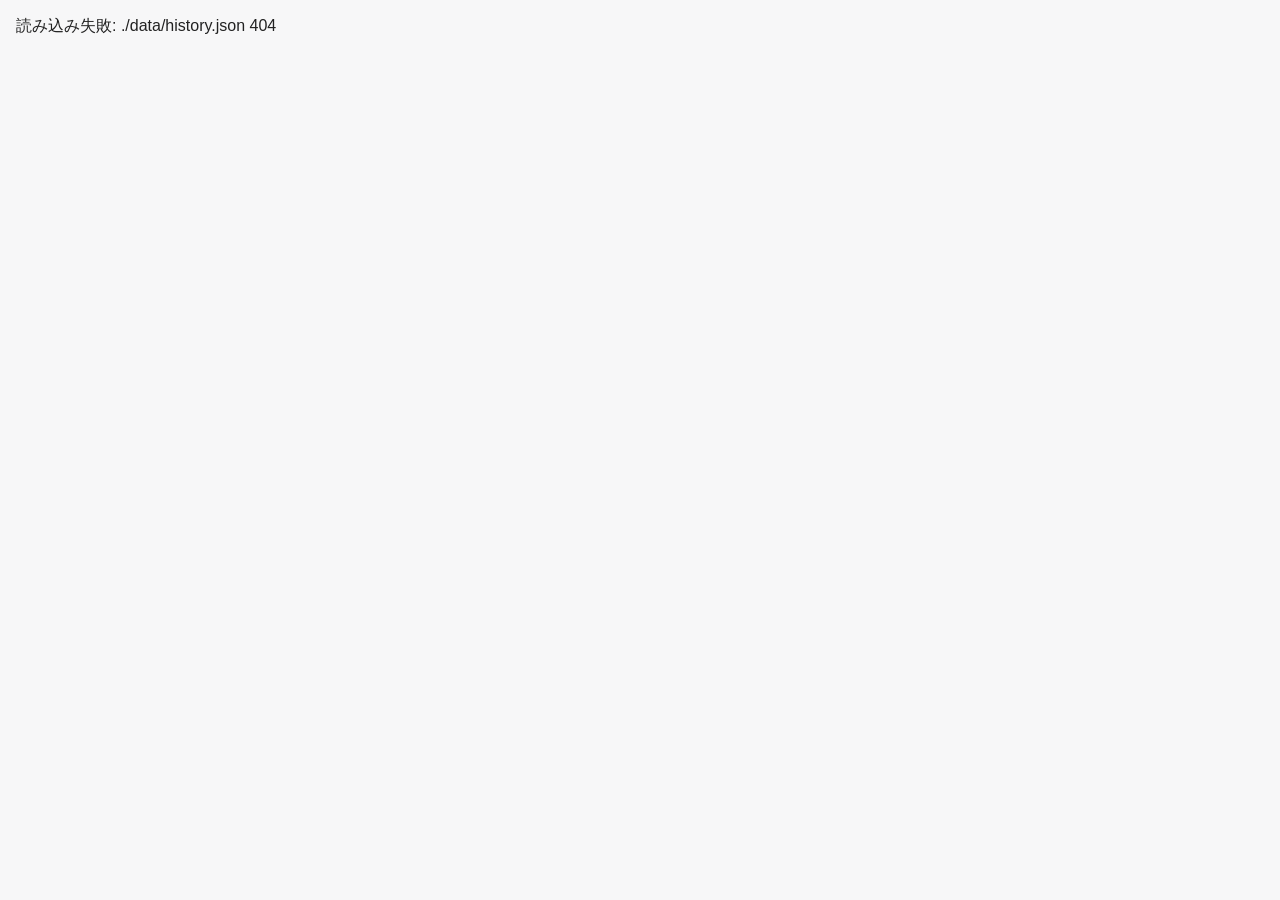
==== history.html @ e551f149 "Add files via upload" ====
<!doctype html>
<html lang="ja" data-theme="light">
<head>
  <meta charset="utf-8" />
  <meta name="viewport" content="width=device-width, initial-scale=1" />
  <title>歴史 - VOCALOG</title>
  <link rel="stylesheet" href="./styles.css" />
</head>
<body>
  <div id="header"></div>

  <main class="wrap">
    <div class="card">
      <div class="row">
        <select id="year">
          <option value="">全ての年</option>
        </select>
        <input id="q" class="input" placeholder="出来事を検索" />
      </div>
      <p class="muted" id="count"></p>
    </div>

    <div id="list" class="grid"></div>
  </main>

  <script src="./theme.js"></script>
  <script type="module" src="./history.js"></script>
</body>
</html>
---- styles.css ----
:root{
  --bg:#f7f7f8;
  --card:#ffffff;
  --text:#222;
  --muted:#666;
  --border:#e6e6e6;
  --link:#222;
}

[data-theme="dark"]{
  --bg:#121212;
  --card:#1e1e1e;
  --text:#eaeaea;
  --muted:#b5b5b5;
  --border:#2a2a2a;
  --link:#eaeaea;
}

*{ box-sizing:border-box; }
body{
  margin:0;
  background:var(--bg);
  color:var(--text);
  font-family: system-ui, -apple-system, "Noto Sans JP", sans-serif;
}

.wrap{ max-width:1050px; margin:0 auto; padding:16px; }

.header{
  position:sticky; top:0;
  background:var(--bg);
  border-bottom:1px solid var(--border);
  z-index:10;
}
.headerRow{ display:flex; align-items:center; justify-content:space-between; gap:10px; }

.brand{ display:flex; gap:12px; align-items:baseline; text-decoration:none; color:inherit; }
.logo{ margin:8px 0; font-size:18px; letter-spacing:.5px; }
.sub{ color:var(--muted); font-size:12px; }

.nav{ display:flex; gap:10px; flex-wrap:wrap; margin:8px 0 0; }
.nav a{
  text-decoration:none; color:var(--muted);
  padding:6px 8px; border-radius:10px;
}
.nav a:hover{ background:var(--card); color:var(--text); }

.btn{
  border:1px solid var(--border);
  background:var(--card);
  color:var(--text);
  border-radius:10px;
  padding:8px 10px;
  cursor:pointer;
}

.card{
  background:var(--card);
  border:1px solid var(--border);
  border-radius:12px;
  padding:14px;
  margin-top:14px;
}

.input, select, textarea{
  width:100%;
  padding:12px 12px;
  border:1px solid var(--border);
  background:transparent;
  color:var(--text);
  border-radius:10px;
  font-size:16px;
}
textarea{ min-height:120px; resize:vertical; }

.row{ display:flex; gap:10px; flex-wrap:wrap; align-items:center; }
.row > *{ flex:1; min-width:160px; }

.grid{ display:grid; grid-template-columns:1fr; gap:14px; }
@media (min-width:900px){ .grid{ grid-template-columns:1fr 1fr; } }

.cardLink{ text-decoration:none; color:inherit; display:block; }
.title{ margin:0 0 6px; font-size:18px; }
.muted{ color:var(--muted); margin:8px 0 0; }

.tags{ display:flex; flex-wrap:wrap; gap:6px; margin:10px 0; }
.tag{
  border:1px solid var(--border);
  padding:4px 8px;
  border-radius:999px;
  font-size:12px;
  color:var(--muted);
}

.links{ display:flex; gap:10px; flex-wrap:wrap; margin:10px 0; }
.link{ color:var(--link); text-decoration:underline; }

iframe{ width:100%; aspect-ratio:16/9; border:0; border-radius:10px; }

.footer{ margin:24px 0 40px; color:var(--muted); font-size:12px; }
.notice{
  padding:12px;
  border:1px dashed var(--border);
  border-radius:12px;
  margin-top:14px;
  color:var(--muted);
}

.reading{
  font-size: 0.75em;
  color: var(--muted);
  margin-left: 6px;
  font-weight: normal;
}
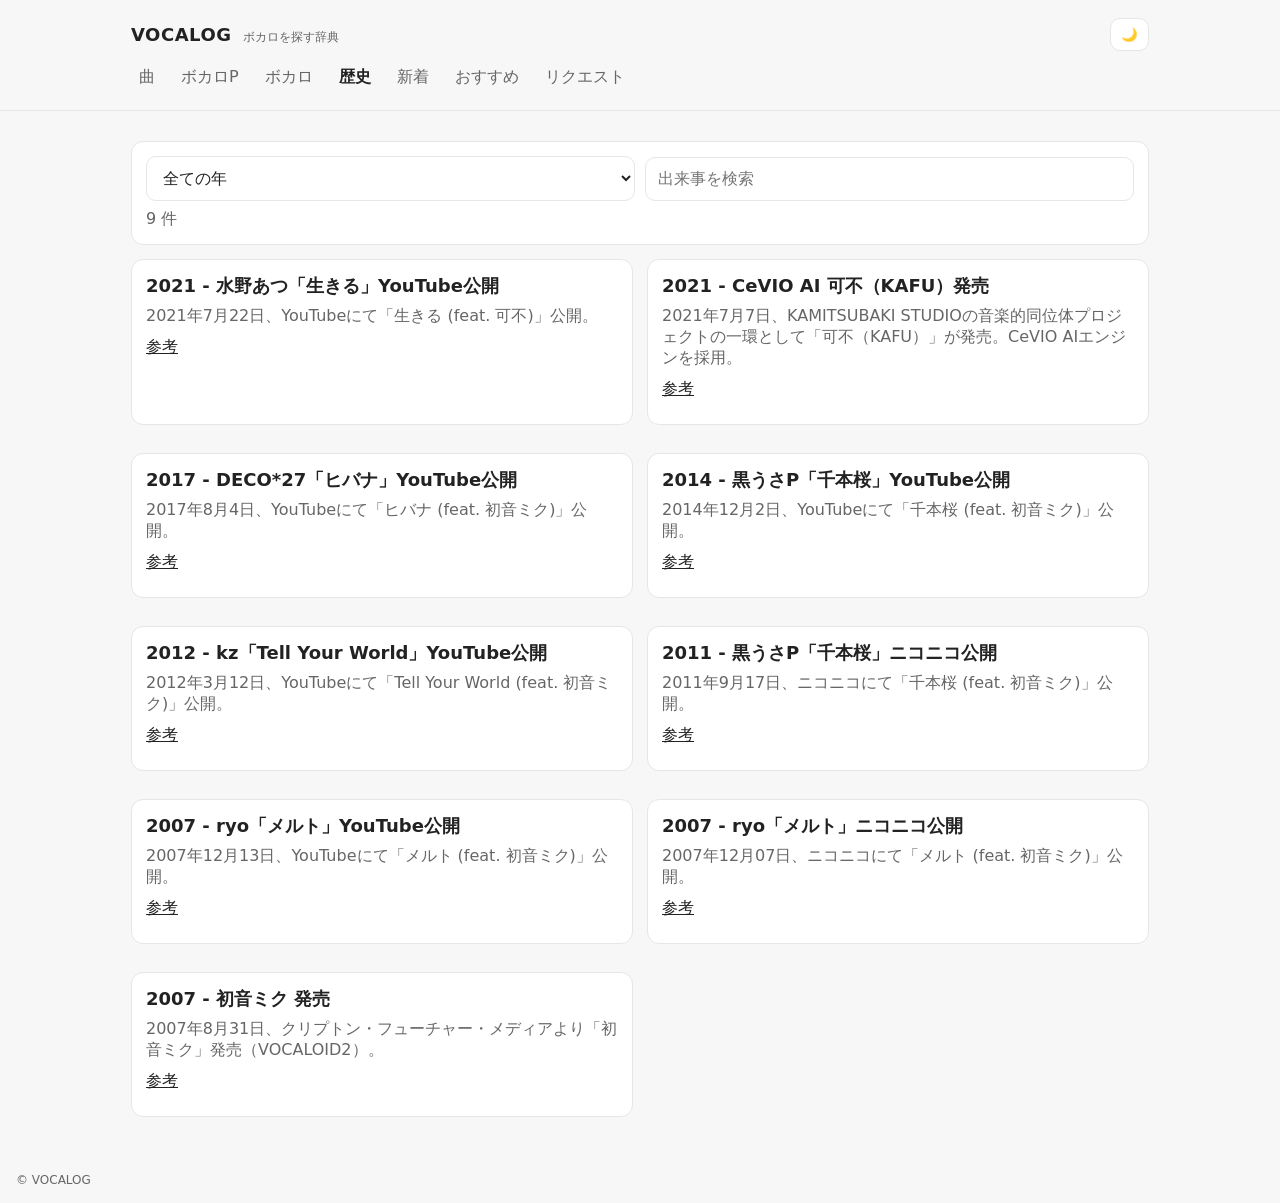
==== commit 52d9804e: "Add files via upload" ====
--- a/history.html
+++ b/history.html
@@ -1,29 +1,31 @@
-<!doctype html>
-<html lang="ja" data-theme="light">
-<head>
-  <meta charset="utf-8" />
-  <meta name="viewport" content="width=device-width, initial-scale=1" />
-  <title>歴史 - VOCALOG</title>
-  <link rel="stylesheet" href="./styles.css" />
-</head>
-<body>
-  <div id="header"></div>
-
-  <main class="wrap">
-    <div class="card">
-      <div class="row">
-        <select id="year">
-          <option value="">全ての年</option>
-        </select>
-        <input id="q" class="input" placeholder="出来事を検索" />
-      </div>
-      <p class="muted" id="count"></p>
-    </div>
-
-    <div id="list" class="grid"></div>
-  </main>
-
-  <script src="./theme.js"></script>
-  <script type="module" src="./history.js"></script>
-</body>
-</html>
+<!doctype html>
+<html lang="ja" data-theme="light">
+<head>
+  <meta charset="utf-8" />
+  <meta name="viewport" content="width=device-width, initial-scale=1" />
+  <title>歴史 - VOCALOG</title>
+  <link rel="stylesheet" href="./styles.css" />
+</head>
+<body>
+  <div id="header"></div>
+
+  <main class="wrap">
+    <div class="card">
+      <div class="row">
+        <select id="year">
+          <option value="">全ての年</option>
+        </select>
+        <input id="q" class="input" placeholder="出来事を検索" />
+      </div>
+      <p class="muted" id="count"></p>
+    </div>
+
+    <div id="list" class="grid"></div>
+  </main>
+
+  <footer class="wrap footer">© VOCALOG</footer>
+
+  <script src="./theme.js"></script>
+  <script type="module" src="./history.js"></script>
+</body>
+</html>
--- a/styles.css
+++ b/styles.css
@@ -1,115 +1,155 @@
-:root{
-  --bg:#f7f7f8;
-  --card:#ffffff;
-  --text:#222;
-  --muted:#666;
-  --border:#e6e6e6;
-  --link:#222;
-}
-
-[data-theme="dark"]{
-  --bg:#121212;
-  --card:#1e1e1e;
-  --text:#eaeaea;
-  --muted:#b5b5b5;
-  --border:#2a2a2a;
-  --link:#eaeaea;
-}
-
-*{ box-sizing:border-box; }
-body{
-  margin:0;
-  background:var(--bg);
-  color:var(--text);
-  font-family: system-ui, -apple-system, "Noto Sans JP", sans-serif;
-}
-
-.wrap{ max-width:1050px; margin:0 auto; padding:16px; }
-
-.header{
-  position:sticky; top:0;
-  background:var(--bg);
-  border-bottom:1px solid var(--border);
-  z-index:10;
-}
-.headerRow{ display:flex; align-items:center; justify-content:space-between; gap:10px; }
-
-.brand{ display:flex; gap:12px; align-items:baseline; text-decoration:none; color:inherit; }
-.logo{ margin:8px 0; font-size:18px; letter-spacing:.5px; }
-.sub{ color:var(--muted); font-size:12px; }
-
-.nav{ display:flex; gap:10px; flex-wrap:wrap; margin:8px 0 0; }
-.nav a{
-  text-decoration:none; color:var(--muted);
-  padding:6px 8px; border-radius:10px;
-}
-.nav a:hover{ background:var(--card); color:var(--text); }
-
-.btn{
-  border:1px solid var(--border);
-  background:var(--card);
-  color:var(--text);
-  border-radius:10px;
-  padding:8px 10px;
-  cursor:pointer;
-}
-
-.card{
-  background:var(--card);
-  border:1px solid var(--border);
-  border-radius:12px;
-  padding:14px;
-  margin-top:14px;
-}
-
-.input, select, textarea{
-  width:100%;
-  padding:12px 12px;
-  border:1px solid var(--border);
-  background:transparent;
-  color:var(--text);
-  border-radius:10px;
-  font-size:16px;
-}
-textarea{ min-height:120px; resize:vertical; }
-
-.row{ display:flex; gap:10px; flex-wrap:wrap; align-items:center; }
-.row > *{ flex:1; min-width:160px; }
-
-.grid{ display:grid; grid-template-columns:1fr; gap:14px; }
-@media (min-width:900px){ .grid{ grid-template-columns:1fr 1fr; } }
-
-.cardLink{ text-decoration:none; color:inherit; display:block; }
-.title{ margin:0 0 6px; font-size:18px; }
-.muted{ color:var(--muted); margin:8px 0 0; }
-
-.tags{ display:flex; flex-wrap:wrap; gap:6px; margin:10px 0; }
-.tag{
-  border:1px solid var(--border);
-  padding:4px 8px;
-  border-radius:999px;
-  font-size:12px;
-  color:var(--muted);
-}
-
-.links{ display:flex; gap:10px; flex-wrap:wrap; margin:10px 0; }
-.link{ color:var(--link); text-decoration:underline; }
-
-iframe{ width:100%; aspect-ratio:16/9; border:0; border-radius:10px; }
-
-.footer{ margin:24px 0 40px; color:var(--muted); font-size:12px; }
-.notice{
-  padding:12px;
-  border:1px dashed var(--border);
-  border-radius:12px;
-  margin-top:14px;
-  color:var(--muted);
-}
-
-.reading{
-  font-size: 0.75em;
-  color: var(--muted);
-  margin-left: 6px;
-  font-weight: normal;
-}
-
+:root{
+  --bg:#f7f7f8;
+  --card:#ffffff;
+  --text:#222;
+  --muted:#666;
+  --border:#e6e6e6;
+  --link:#222;
+}
+
+[data-theme="dark"]{
+  --bg:#121212;
+  --card:#1e1e1e;
+  --text:#eaeaea;
+  --muted:#b5b5b5;
+  --border:#2a2a2a;
+  --link:#eaeaea;
+}
+
+*{ box-sizing:border-box; }
+
+html, body{ height:100%; }
+
+body{
+  /* Sticky footer */
+  display:flex;
+  flex-direction:column;
+  min-height:100vh;
+
+  margin:0;
+  background:var(--bg);
+  color:var(--text);
+  font-family: system-ui, -apple-system, "Noto Sans JP", sans-serif;
+}
+
+main{ flex:1; }
+
+.wrap{ max-width:1050px; margin:0 auto; padding:16px; }
+
+.header{
+  position:sticky; top:0;
+  background:var(--bg);
+  border-bottom:1px solid var(--border);
+  z-index:10;
+}
+.headerRow{ display:flex; align-items:center; justify-content:space-between; gap:10px; }
+
+.brand{ display:flex; gap:12px; align-items:baseline; text-decoration:none; color:inherit; }
+.logo{ margin:8px 0; font-size:18px; letter-spacing:.5px; }
+.sub{ color:var(--muted); font-size:12px; }
+
+.nav{ display:flex; gap:10px; flex-wrap:wrap; margin:8px 0 0; }
+.nav a{
+  text-decoration:none; color:var(--muted);
+  padding:6px 8px; border-radius:10px;
+}
+.nav a:hover{ background:var(--card); color:var(--text); }
+
+.btn{
+  border:1px solid var(--border);
+  background:var(--card);
+  color:var(--text);
+  border-radius:10px;
+  padding:8px 10px;
+  cursor:pointer;
+}
+
+.card{
+  background:var(--card);
+  border:1px solid var(--border);
+  border-radius:12px;
+  padding:14px;
+  margin-top:14px;
+}
+
+.input, select, textarea{
+  width:100%;
+  padding:12px 12px;
+  border:1px solid var(--border);
+  background:transparent;
+  color:var(--text);
+  border-radius:10px;
+  font-size:16px;
+}
+textarea{ min-height:120px; resize:vertical; }
+
+.row{ display:flex; gap:10px; flex-wrap:wrap; align-items:center; }
+.row > *{ flex:1; min-width:160px; }
+
+.grid{ display:grid; grid-template-columns:1fr; gap:14px; }
+@media (min-width:900px){ .grid{ grid-template-columns:1fr 1fr; } }
+
+.cardLink{ text-decoration:none; color:inherit; display:block; }
+.title{ margin:0 0 6px; font-size:18px; }
+.muted{ color:var(--muted); margin:8px 0 0; }
+
+.tags{ display:flex; flex-wrap:wrap; gap:6px; margin:10px 0; }
+.tag{
+  border:1px solid var(--border);
+  padding:4px 8px;
+  border-radius:999px;
+  font-size:12px;
+  color:var(--muted);
+}
+
+.links{ display:flex; gap:10px; flex-wrap:wrap; margin:10px 0; }
+.link{ color:var(--link); text-decoration:underline; }
+
+iframe{ width:100%; aspect-ratio:16/9; border:0; border-radius:10px; }
+
+.footer{ margin:24px 0 40px; color:var(--muted); font-size:12px; }
+.notice{
+  padding:12px;
+  border:1px dashed var(--border);
+  border-radius:12px;
+  margin-top:14px;
+  color:var(--muted);
+}
+
+.reading{
+  font-size: 0.75em;
+  color: var(--muted);
+  margin-left: 6px;
+  font-weight: normal;
+}
+
+
+
+/* --- New / Recommend additions --- */
+.badge{
+  display:inline-block;
+  margin-left:8px;
+  font-size:12px;
+  padding:2px 8px;
+  border-radius:999px;
+  border:1px solid var(--border);
+  color:var(--muted);
+  vertical-align:middle;
+}
+
+.list{ display:flex; flex-direction:column; gap:10px; margin-top:10px; }
+.archiveItem{
+  display:flex; justify-content:space-between; align-items:center;
+  padding:10px 12px;
+  border:1px solid var(--border);
+  border-radius:12px;
+  text-decoration:none;
+  color:inherit;
+  background:transparent;
+}
+.archiveItem:hover{ background:var(--card); }
+.archiveItem.active{
+  background:var(--card);
+  border-color: var(--text);
+}
+.archiveTitle{ font-weight:600; }
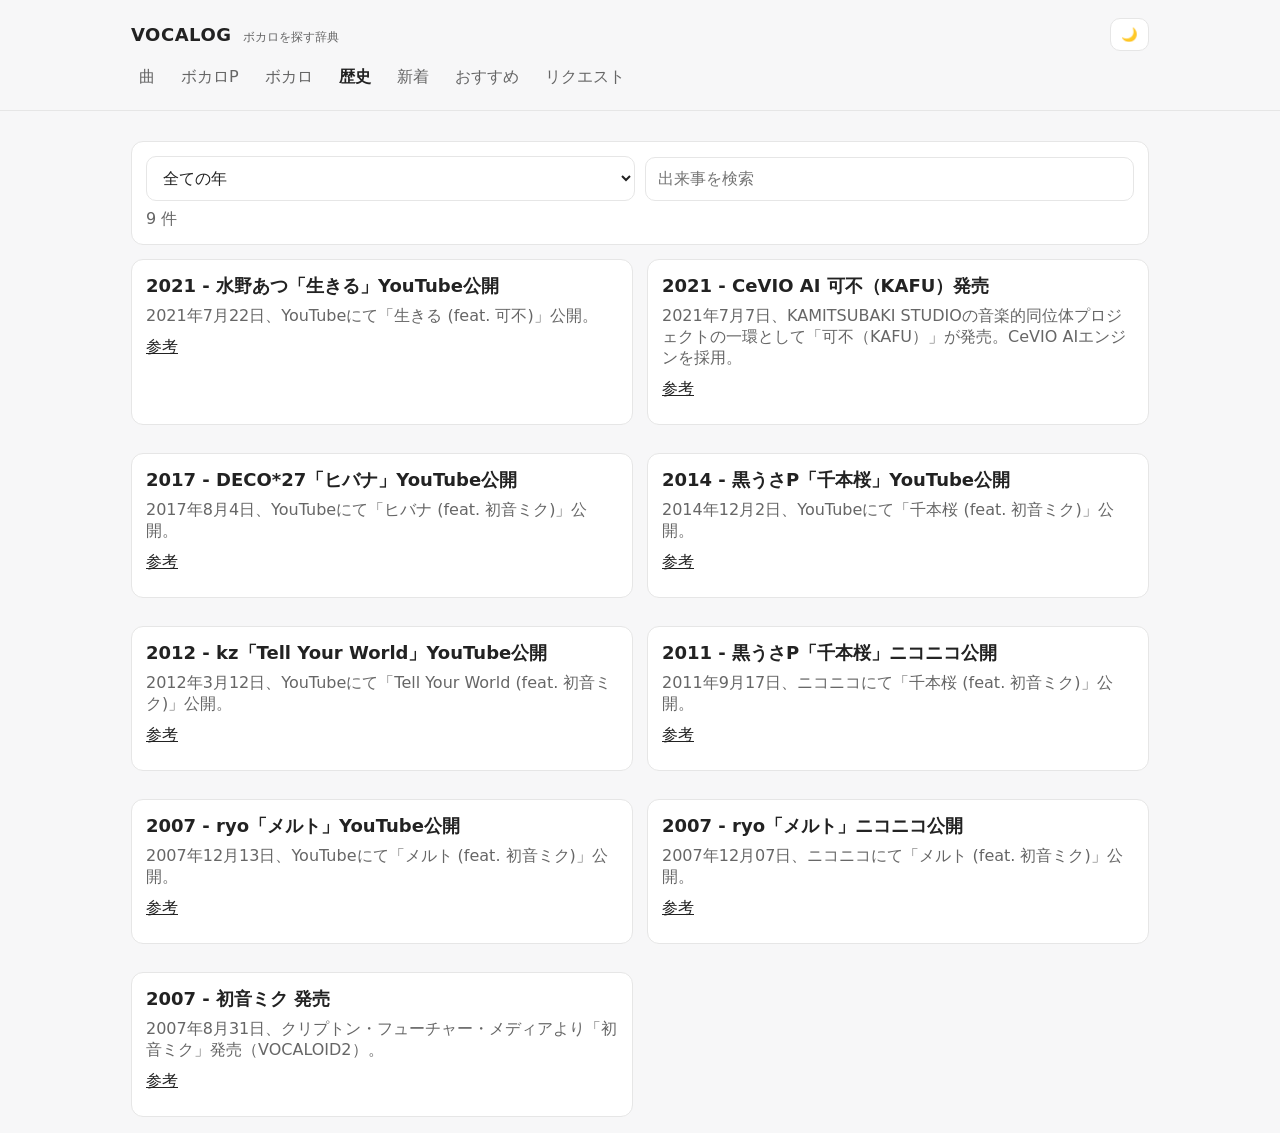
==== commit fa2ec237: "Add files via upload" ====
--- a/history.html
+++ b/history.html
@@ -1,31 +1,29 @@
-<!doctype html>
-<html lang="ja" data-theme="light">
-<head>
-  <meta charset="utf-8" />
-  <meta name="viewport" content="width=device-width, initial-scale=1" />
-  <title>歴史 - VOCALOG</title>
-  <link rel="stylesheet" href="./styles.css" />
-</head>
-<body>
-  <div id="header"></div>
-
-  <main class="wrap">
-    <div class="card">
-      <div class="row">
-        <select id="year">
-          <option value="">全ての年</option>
-        </select>
-        <input id="q" class="input" placeholder="出来事を検索" />
-      </div>
-      <p class="muted" id="count"></p>
-    </div>
-
-    <div id="list" class="grid"></div>
-  </main>
-
-  <footer class="wrap footer">© VOCALOG</footer>
-
-  <script src="./theme.js"></script>
-  <script type="module" src="./history.js"></script>
-</body>
-</html>
+<!doctype html>
+<html lang="ja" data-theme="light">
+<head>
+  <meta charset="utf-8" />
+  <meta name="viewport" content="width=device-width, initial-scale=1" />
+  <title>歴史 - VOCALOG</title>
+  <link rel="stylesheet" href="./styles.css" />
+</head>
+<body>
+  <div id="header"></div>
+
+  <main class="wrap">
+    <div class="card">
+      <div class="row">
+        <select id="year">
+          <option value="">全ての年</option>
+        </select>
+        <input id="q" class="input" placeholder="出来事を検索" />
+      </div>
+      <p class="muted" id="count"></p>
+    </div>
+
+    <div id="list" class="grid"></div>
+  </main>
+
+  <script src="./theme.js"></script>
+  <script type="module" src="./history.js"></script>
+</body>
+</html>
--- a/styles.css
+++ b/styles.css
@@ -17,22 +17,12 @@
 }
 
 *{ box-sizing:border-box; }
-
-html, body{ height:100%; }
-
 body{
-  /* Sticky footer */
-  display:flex;
-  flex-direction:column;
-  min-height:100vh;
-
   margin:0;
   background:var(--bg);
   color:var(--text);
   font-family: system-ui, -apple-system, "Noto Sans JP", sans-serif;
 }
-
-main{ flex:1; }
 
 .wrap{ max-width:1050px; margin:0 auto; padding:16px; }
 
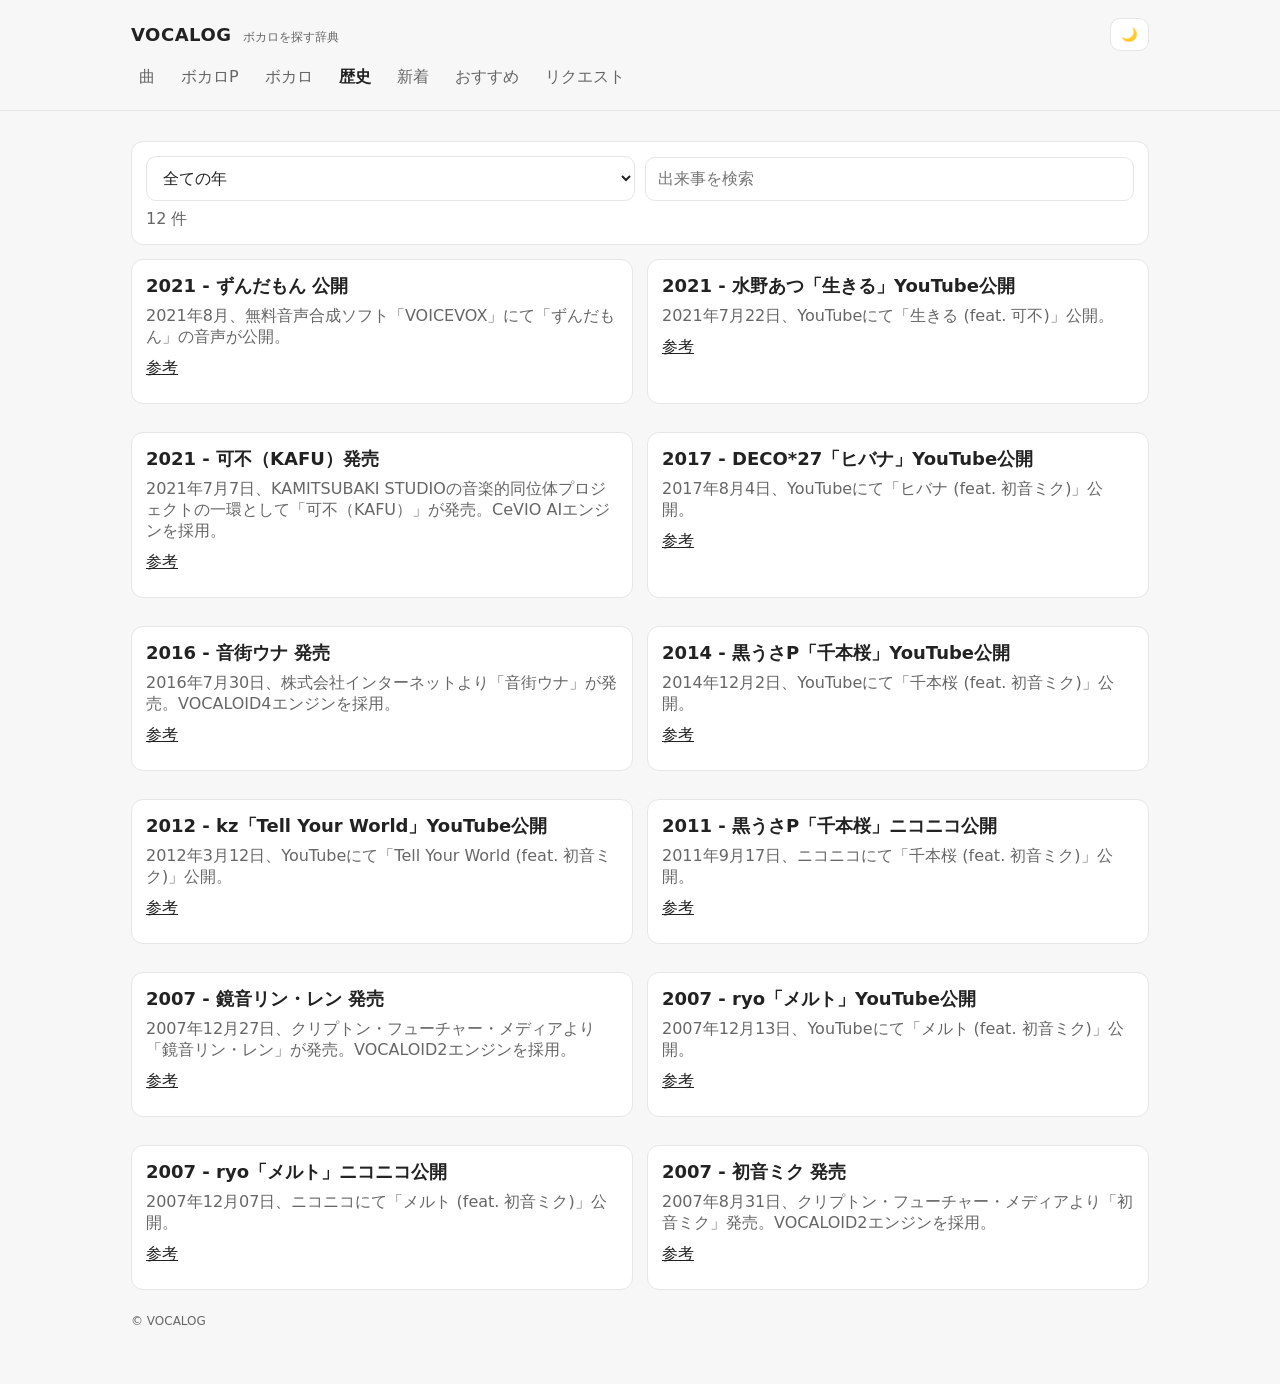
==== commit aa348290: "Add files via upload" ====
--- a/history.html
+++ b/history.html
@@ -1,29 +1,30 @@
-<!doctype html>
-<html lang="ja" data-theme="light">
-<head>
-  <meta charset="utf-8" />
-  <meta name="viewport" content="width=device-width, initial-scale=1" />
-  <title>歴史 - VOCALOG</title>
-  <link rel="stylesheet" href="./styles.css" />
-</head>
-<body>
-  <div id="header"></div>
-
-  <main class="wrap">
-    <div class="card">
-      <div class="row">
-        <select id="year">
-          <option value="">全ての年</option>
-        </select>
-        <input id="q" class="input" placeholder="出来事を検索" />
-      </div>
-      <p class="muted" id="count"></p>
-    </div>
-
-    <div id="list" class="grid"></div>
-  </main>
-
-  <script src="./theme.js"></script>
-  <script type="module" src="./history.js"></script>
-</body>
-</html>
+<!doctype html>
+<html lang="ja" data-theme="light">
+<head>
+  <meta charset="utf-8" />
+  <meta name="viewport" content="width=device-width, initial-scale=1" />
+  <title>歴史 - VOCALOG</title>
+  <link rel="stylesheet" href="./styles.css" />
+</head>
+<body>
+  <div id="header"></div>
+
+  <main class="wrap">
+    <div class="card">
+      <div class="row">
+        <select id="year">
+          <option value="">全ての年</option>
+        </select>
+        <input id="q" class="input" placeholder="出来事を検索" />
+      </div>
+      <p class="muted" id="count"></p>
+    </div>
+
+    <div id="list" class="grid"></div>
+    <div class="footer">© VOCALOG</div>
+  </main>
+
+  <script src="./theme.js"></script>
+  <script type="module" src="./history.js"></script>
+</body>
+</html>
--- a/styles.css
+++ b/styles.css
@@ -24,6 +24,16 @@
   font-family: system-ui, -apple-system, "Noto Sans JP", sans-serif;
 }
 
+a, button, input, select, textarea{
+  -webkit-tap-highlight-color: transparent;
+}
+
+:focus-visible{
+  outline: 2px solid var(--text);
+  outline-offset: 2px;
+  border-radius: 10px;
+}
+
 .wrap{ max-width:1050px; margin:0 auto; padding:16px; }
 
 .header{
@@ -39,9 +49,16 @@
 .sub{ color:var(--muted); font-size:12px; }
 
 .nav{ display:flex; gap:10px; flex-wrap:wrap; margin:8px 0 0; }
+.nav{
+  overflow-x:auto;
+  -webkit-overflow-scrolling: touch;
+  scrollbar-width: none;
+}
+.nav::-webkit-scrollbar{ display:none; }
 .nav a{
   text-decoration:none; color:var(--muted);
   padding:6px 8px; border-radius:10px;
+  white-space: nowrap;
 }
 .nav a:hover{ background:var(--card); color:var(--text); }
 
@@ -74,12 +91,14 @@
 textarea{ min-height:120px; resize:vertical; }
 
 .row{ display:flex; gap:10px; flex-wrap:wrap; align-items:center; }
-.row > *{ flex:1; min-width:160px; }
+.row > *{ flex:1; min-width:140px; }
 
 .grid{ display:grid; grid-template-columns:1fr; gap:14px; }
 @media (min-width:900px){ .grid{ grid-template-columns:1fr 1fr; } }
 
 .cardLink{ text-decoration:none; color:inherit; display:block; }
+.cardLink:hover{ transform: translateY(-1px); }
+.cardLink{ transition: transform .08s ease; }
 .title{ margin:0 0 6px; font-size:18px; }
 .muted{ color:var(--muted); margin:8px 0 0; }
 
@@ -96,6 +115,14 @@
 .link{ color:var(--link); text-decoration:underline; }
 
 iframe{ width:100%; aspect-ratio:16/9; border:0; border-radius:10px; }
+
+@media (max-width:520px){
+  .wrap{ padding:12px; }
+  .logo{ font-size:16px; }
+  .sub{ display:none; }
+  .title{ font-size:17px; }
+  .input, select, textarea{ font-size:16px; }
+}
 
 .footer{ margin:24px 0 40px; color:var(--muted); font-size:12px; }
 .notice{
@@ -115,7 +142,6 @@
 
 
 
-/* --- New / Recommend additions --- */
 .badge{
   display:inline-block;
   margin-left:8px;
@@ -143,3 +169,28 @@
   border-color: var(--text);
 }
 .archiveTitle{ font-weight:600; }
+
+
+.pill{
+  display:inline-block;
+  margin-left:8px;
+  padding:2px 8px;
+  border-radius:999px;
+  font-size:12px;
+  line-height:1.6;
+  border:1px solid var(--border);
+  background: var(--card);
+}
+
+
+/* --- Highlight cards --- */
+.repCard{
+  border:2px solid var(--border);
+  box-shadow:0 8px 24px rgba(0,0,0,.06);
+}
+.popularCard{
+  border:1px dashed var(--border);
+}
+.dateLabel{
+  font-variant-numeric: tabular-nums;
+}
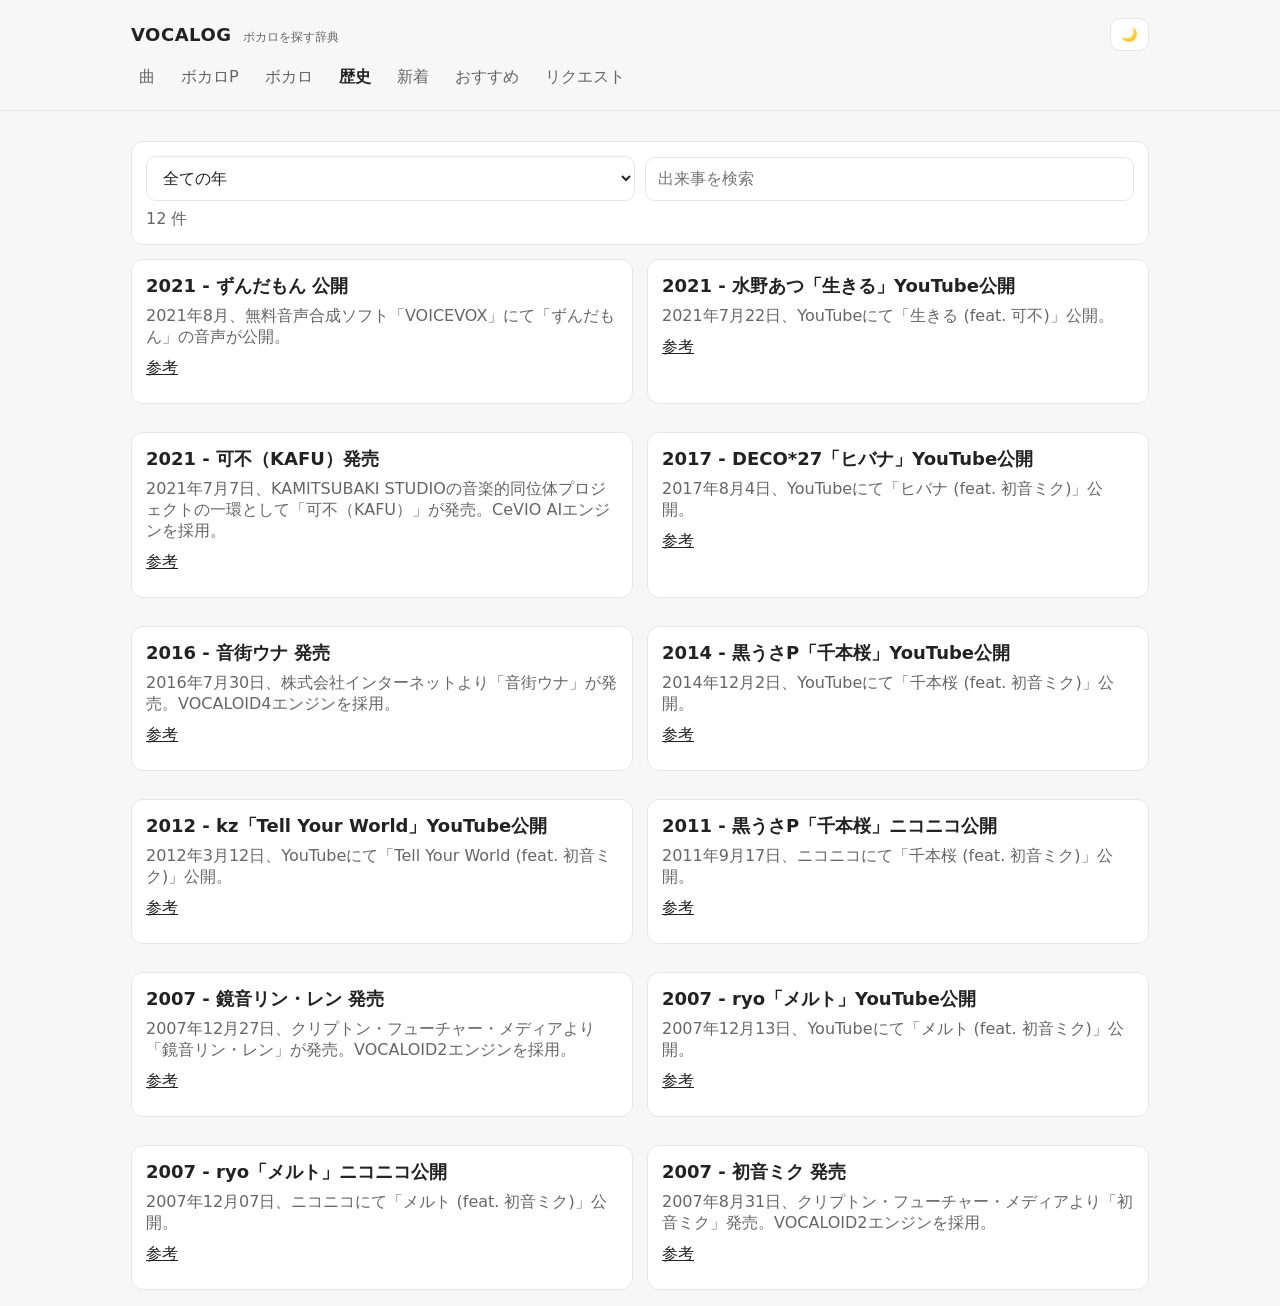
==== commit 9f8dd216: "Add files via upload" ====
--- a/history.html
+++ b/history.html
@@ -1,30 +1,29 @@
-<!doctype html>
-<html lang="ja" data-theme="light">
-<head>
-  <meta charset="utf-8" />
-  <meta name="viewport" content="width=device-width, initial-scale=1" />
-  <title>歴史 - VOCALOG</title>
-  <link rel="stylesheet" href="./styles.css" />
-</head>
-<body>
-  <div id="header"></div>
-
-  <main class="wrap">
-    <div class="card">
-      <div class="row">
-        <select id="year">
-          <option value="">全ての年</option>
-        </select>
-        <input id="q" class="input" placeholder="出来事を検索" />
-      </div>
-      <p class="muted" id="count"></p>
-    </div>
-
-    <div id="list" class="grid"></div>
-    <div class="footer">© VOCALOG</div>
-  </main>
-
-  <script src="./theme.js"></script>
-  <script type="module" src="./history.js"></script>
-</body>
-</html>
+<!doctype html>
+<html lang="ja" data-theme="light">
+<head>
+  <meta charset="utf-8" />
+  <meta name="viewport" content="width=device-width, initial-scale=1" />
+  <title>歴史 - VOCALOG</title>
+  <link rel="stylesheet" href="./styles.css" />
+</head>
+<body>
+  <div id="header"></div>
+
+  <main class="wrap">
+    <div class="card">
+      <div class="row">
+        <select id="year">
+          <option value="">全ての年</option>
+        </select>
+        <input id="q" class="input" placeholder="出来事を検索" />
+      </div>
+      <p class="muted" id="count"></p>
+    </div>
+
+    <div id="list" class="grid"></div>
+  </main>
+
+  <script src="./theme.js"></script>
+  <script type="module" src="./history.js"></script>
+</body>
+</html>
--- a/styles.css
+++ b/styles.css
@@ -24,16 +24,6 @@
   font-family: system-ui, -apple-system, "Noto Sans JP", sans-serif;
 }
 
-a, button, input, select, textarea{
-  -webkit-tap-highlight-color: transparent;
-}
-
-:focus-visible{
-  outline: 2px solid var(--text);
-  outline-offset: 2px;
-  border-radius: 10px;
-}
-
 .wrap{ max-width:1050px; margin:0 auto; padding:16px; }
 
 .header{
@@ -49,16 +39,9 @@
 .sub{ color:var(--muted); font-size:12px; }
 
 .nav{ display:flex; gap:10px; flex-wrap:wrap; margin:8px 0 0; }
-.nav{
-  overflow-x:auto;
-  -webkit-overflow-scrolling: touch;
-  scrollbar-width: none;
-}
-.nav::-webkit-scrollbar{ display:none; }
 .nav a{
   text-decoration:none; color:var(--muted);
   padding:6px 8px; border-radius:10px;
-  white-space: nowrap;
 }
 .nav a:hover{ background:var(--card); color:var(--text); }
 
@@ -91,14 +74,12 @@
 textarea{ min-height:120px; resize:vertical; }
 
 .row{ display:flex; gap:10px; flex-wrap:wrap; align-items:center; }
-.row > *{ flex:1; min-width:140px; }
+.row > *{ flex:1; min-width:160px; }
 
 .grid{ display:grid; grid-template-columns:1fr; gap:14px; }
 @media (min-width:900px){ .grid{ grid-template-columns:1fr 1fr; } }
 
 .cardLink{ text-decoration:none; color:inherit; display:block; }
-.cardLink:hover{ transform: translateY(-1px); }
-.cardLink{ transition: transform .08s ease; }
 .title{ margin:0 0 6px; font-size:18px; }
 .muted{ color:var(--muted); margin:8px 0 0; }
 
@@ -115,14 +96,6 @@
 .link{ color:var(--link); text-decoration:underline; }
 
 iframe{ width:100%; aspect-ratio:16/9; border:0; border-radius:10px; }
-
-@media (max-width:520px){
-  .wrap{ padding:12px; }
-  .logo{ font-size:16px; }
-  .sub{ display:none; }
-  .title{ font-size:17px; }
-  .input, select, textarea{ font-size:16px; }
-}
 
 .footer{ margin:24px 0 40px; color:var(--muted); font-size:12px; }
 .notice{
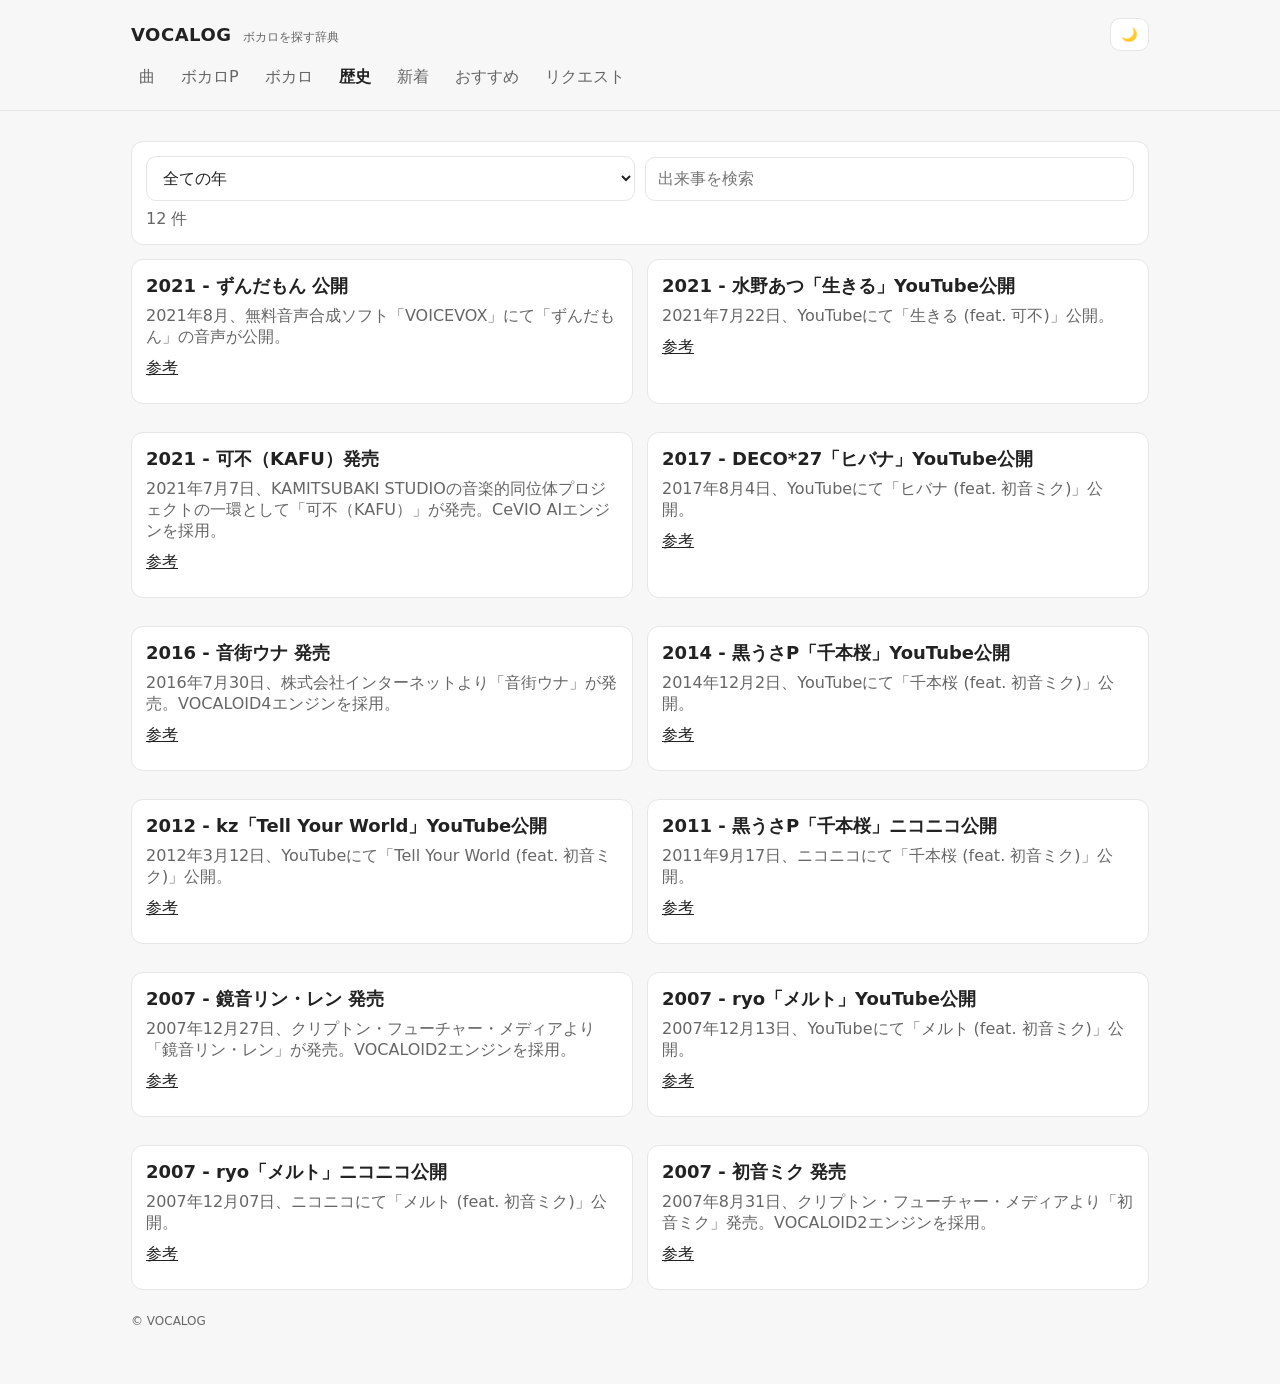
==== commit 83646014: "Add files via upload" ====
--- a/history.html
+++ b/history.html
@@ -1,29 +1,30 @@
-<!doctype html>
-<html lang="ja" data-theme="light">
-<head>
-  <meta charset="utf-8" />
-  <meta name="viewport" content="width=device-width, initial-scale=1" />
-  <title>歴史 - VOCALOG</title>
-  <link rel="stylesheet" href="./styles.css" />
-</head>
-<body>
-  <div id="header"></div>
-
-  <main class="wrap">
-    <div class="card">
-      <div class="row">
-        <select id="year">
-          <option value="">全ての年</option>
-        </select>
-        <input id="q" class="input" placeholder="出来事を検索" />
-      </div>
-      <p class="muted" id="count"></p>
-    </div>
-
-    <div id="list" class="grid"></div>
-  </main>
-
-  <script src="./theme.js"></script>
-  <script type="module" src="./history.js"></script>
-</body>
-</html>
+<!doctype html>
+<html lang="ja" data-theme="light">
+<head>
+  <meta charset="utf-8" />
+  <meta name="viewport" content="width=device-width, initial-scale=1" />
+  <title>歴史 - VOCALOG</title>
+  <link rel="stylesheet" href="./styles.css" />
+</head>
+<body>
+  <div id="header"></div>
+
+  <main class="wrap">
+    <div class="card">
+      <div class="row">
+        <select id="year">
+          <option value="">全ての年</option>
+        </select>
+        <input id="q" class="input" placeholder="出来事を検索" />
+      </div>
+      <p class="muted" id="count"></p>
+    </div>
+
+    <div id="list" class="grid"></div>
+    <div class="footer">© VOCALOG</div>
+  </main>
+
+  <script src="./theme.js"></script>
+  <script type="module" src="./history.js"></script>
+</body>
+</html>
--- a/styles.css
+++ b/styles.css
@@ -24,6 +24,16 @@
   font-family: system-ui, -apple-system, "Noto Sans JP", sans-serif;
 }
 
+a, button, input, select, textarea{
+  -webkit-tap-highlight-color: transparent;
+}
+
+:focus-visible{
+  outline: 2px solid var(--text);
+  outline-offset: 2px;
+  border-radius: 10px;
+}
+
 .wrap{ max-width:1050px; margin:0 auto; padding:16px; }
 
 .header{
@@ -39,9 +49,16 @@
 .sub{ color:var(--muted); font-size:12px; }
 
 .nav{ display:flex; gap:10px; flex-wrap:wrap; margin:8px 0 0; }
+.nav{
+  overflow-x:auto;
+  -webkit-overflow-scrolling: touch;
+  scrollbar-width: none;
+}
+.nav::-webkit-scrollbar{ display:none; }
 .nav a{
   text-decoration:none; color:var(--muted);
   padding:6px 8px; border-radius:10px;
+  white-space: nowrap;
 }
 .nav a:hover{ background:var(--card); color:var(--text); }
 
@@ -74,12 +91,14 @@
 textarea{ min-height:120px; resize:vertical; }
 
 .row{ display:flex; gap:10px; flex-wrap:wrap; align-items:center; }
-.row > *{ flex:1; min-width:160px; }
+.row > *{ flex:1; min-width:140px; }
 
 .grid{ display:grid; grid-template-columns:1fr; gap:14px; }
 @media (min-width:900px){ .grid{ grid-template-columns:1fr 1fr; } }
 
 .cardLink{ text-decoration:none; color:inherit; display:block; }
+.cardLink:hover{ transform: translateY(-1px); }
+.cardLink{ transition: transform .08s ease; }
 .title{ margin:0 0 6px; font-size:18px; }
 .muted{ color:var(--muted); margin:8px 0 0; }
 
@@ -96,6 +115,14 @@
 .link{ color:var(--link); text-decoration:underline; }
 
 iframe{ width:100%; aspect-ratio:16/9; border:0; border-radius:10px; }
+
+@media (max-width:520px){
+  .wrap{ padding:12px; }
+  .logo{ font-size:16px; }
+  .sub{ display:none; }
+  .title{ font-size:17px; }
+  .input, select, textarea{ font-size:16px; }
+}
 
 .footer{ margin:24px 0 40px; color:var(--muted); font-size:12px; }
 .notice{
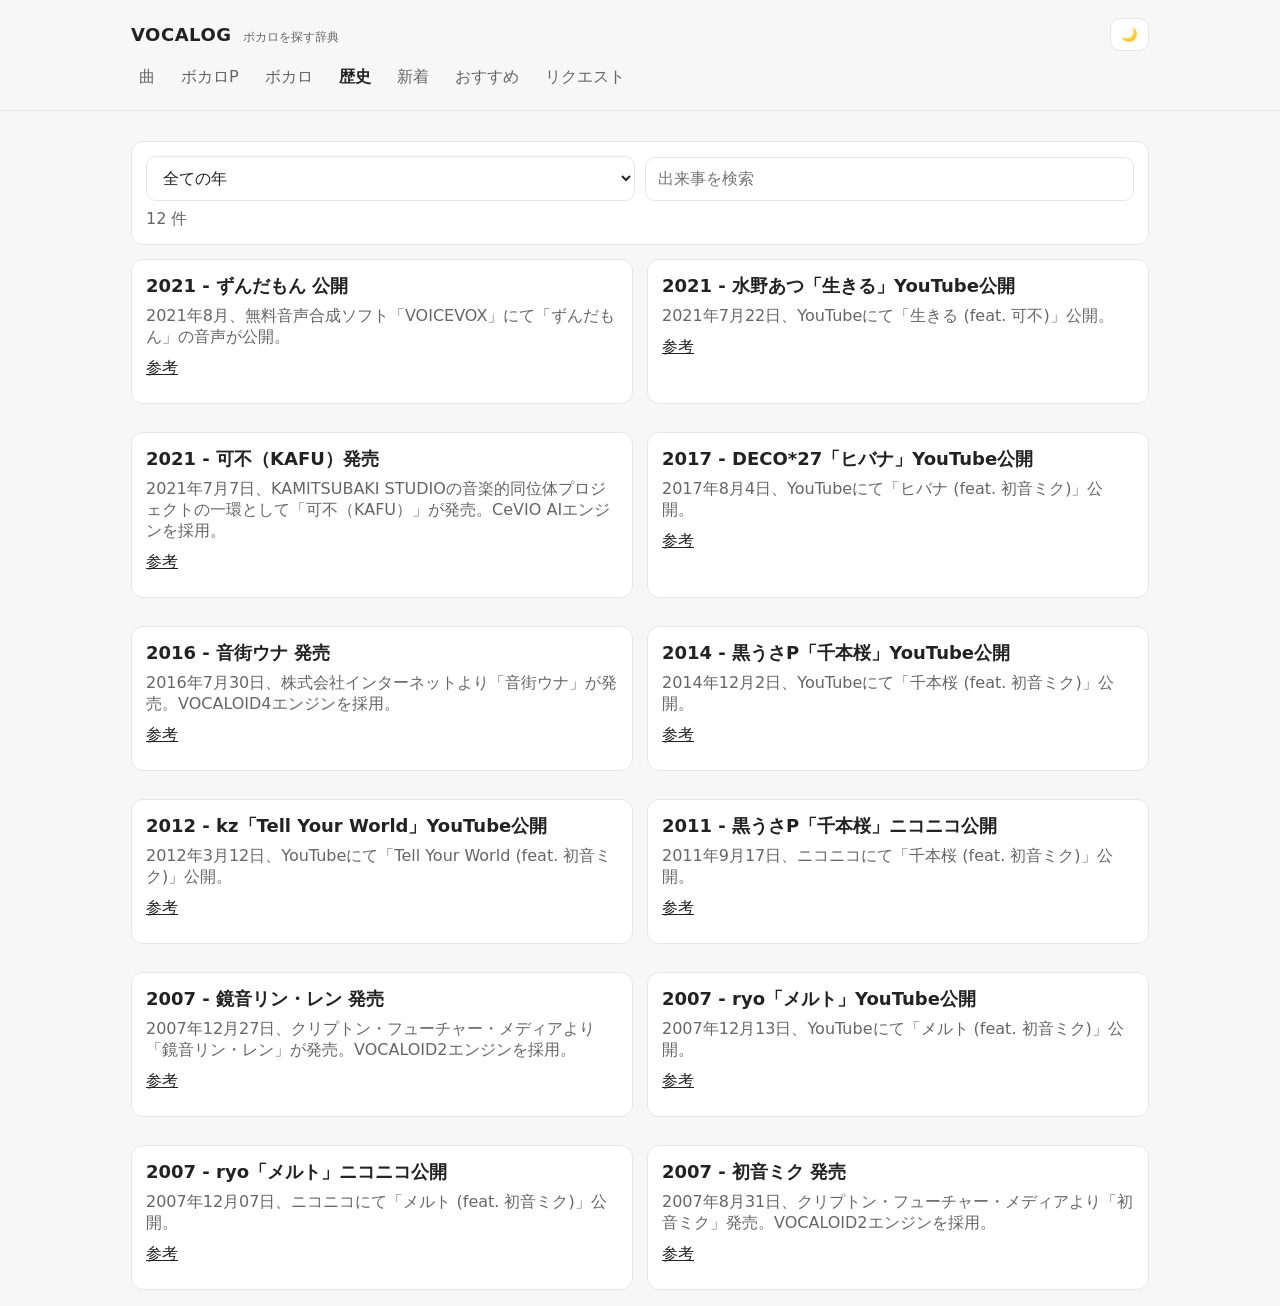
==== commit 33e89d2b: "Add files via upload" ====
--- a/history.html
+++ b/history.html
@@ -1,30 +1,29 @@
-<!doctype html>
-<html lang="ja" data-theme="light">
-<head>
-  <meta charset="utf-8" />
-  <meta name="viewport" content="width=device-width, initial-scale=1" />
-  <title>歴史 - VOCALOG</title>
-  <link rel="stylesheet" href="./styles.css" />
-</head>
-<body>
-  <div id="header"></div>
-
-  <main class="wrap">
-    <div class="card">
-      <div class="row">
-        <select id="year">
-          <option value="">全ての年</option>
-        </select>
-        <input id="q" class="input" placeholder="出来事を検索" />
-      </div>
-      <p class="muted" id="count"></p>
-    </div>
-
-    <div id="list" class="grid"></div>
-    <div class="footer">© VOCALOG</div>
-  </main>
-
-  <script src="./theme.js"></script>
-  <script type="module" src="./history.js"></script>
-</body>
-</html>
+<!doctype html>
+<html lang="ja" data-theme="light">
+<head>
+  <meta charset="utf-8" />
+  <meta name="viewport" content="width=device-width, initial-scale=1" />
+  <title>歴史 - VOCALOG</title>
+  <link rel="stylesheet" href="./styles.css" />
+</head>
+<body>
+  <div id="header"></div>
+
+  <main class="wrap">
+    <div class="card">
+      <div class="row">
+        <select id="year">
+          <option value="">全ての年</option>
+        </select>
+        <input id="q" class="input" placeholder="出来事を検索" />
+      </div>
+      <p class="muted" id="count"></p>
+    </div>
+
+    <div id="list" class="grid"></div>
+  </main>
+
+  <script src="./theme.js"></script>
+  <script type="module" src="./history.js"></script>
+</body>
+</html>
--- a/styles.css
+++ b/styles.css
@@ -24,16 +24,6 @@
   font-family: system-ui, -apple-system, "Noto Sans JP", sans-serif;
 }
 
-a, button, input, select, textarea{
-  -webkit-tap-highlight-color: transparent;
-}
-
-:focus-visible{
-  outline: 2px solid var(--text);
-  outline-offset: 2px;
-  border-radius: 10px;
-}
-
 .wrap{ max-width:1050px; margin:0 auto; padding:16px; }
 
 .header{
@@ -49,16 +39,9 @@
 .sub{ color:var(--muted); font-size:12px; }
 
 .nav{ display:flex; gap:10px; flex-wrap:wrap; margin:8px 0 0; }
-.nav{
-  overflow-x:auto;
-  -webkit-overflow-scrolling: touch;
-  scrollbar-width: none;
-}
-.nav::-webkit-scrollbar{ display:none; }
 .nav a{
   text-decoration:none; color:var(--muted);
   padding:6px 8px; border-radius:10px;
-  white-space: nowrap;
 }
 .nav a:hover{ background:var(--card); color:var(--text); }
 
@@ -91,14 +74,12 @@
 textarea{ min-height:120px; resize:vertical; }
 
 .row{ display:flex; gap:10px; flex-wrap:wrap; align-items:center; }
-.row > *{ flex:1; min-width:140px; }
+.row > *{ flex:1; min-width:160px; }
 
 .grid{ display:grid; grid-template-columns:1fr; gap:14px; }
 @media (min-width:900px){ .grid{ grid-template-columns:1fr 1fr; } }
 
 .cardLink{ text-decoration:none; color:inherit; display:block; }
-.cardLink:hover{ transform: translateY(-1px); }
-.cardLink{ transition: transform .08s ease; }
 .title{ margin:0 0 6px; font-size:18px; }
 .muted{ color:var(--muted); margin:8px 0 0; }
 
@@ -115,14 +96,6 @@
 .link{ color:var(--link); text-decoration:underline; }
 
 iframe{ width:100%; aspect-ratio:16/9; border:0; border-radius:10px; }
-
-@media (max-width:520px){
-  .wrap{ padding:12px; }
-  .logo{ font-size:16px; }
-  .sub{ display:none; }
-  .title{ font-size:17px; }
-  .input, select, textarea{ font-size:16px; }
-}
 
 .footer{ margin:24px 0 40px; color:var(--muted); font-size:12px; }
 .notice{
@@ -194,3 +167,51 @@
 .dateLabel{
   font-variant-numeric: tabular-nums;
 }
+
+/* --- Song title line: furigana inline + badges (今週/代表曲/人気) --- */
+.songTitleLine .title.songTitle{
+  display: flex;
+  align-items: baseline;
+  flex-wrap: wrap;
+  gap: 8px;
+}
+
+.songTitleLine .songTitleText{
+  font-weight: 800;
+}
+
+.songTitleLine .titleArrow{
+  color: var(--muted);
+  font-weight: 600;
+}
+
+.songTitleLine .songBadges{
+  display: inline-flex;
+  align-items: center;
+  flex-wrap: wrap;
+  gap: 6px;
+
+  opacity: 0;
+  transform: translateY(4px);
+  animation: badgeFadeIn .35s ease forwards;
+}
+
+.songTitleLine .songBadges .pill{
+  margin-left: 0; /* override default left margin */
+  transition: transform .15s ease, box-shadow .15s ease;
+}
+
+.songTitleLine .songBadges .pill:hover{
+  transform: translateY(-2px) scale(1.04);
+  box-shadow: 0 6px 16px rgba(0,0,0,.12);
+}
+
+@keyframes badgeFadeIn{
+  to{ opacity: 1; transform: translateY(0); }
+}
+
+@media (prefers-reduced-motion: reduce){
+  .songTitleLine .songBadges{ animation: none; opacity: 1; transform: none; }
+  .songTitleLine .songBadges .pill{ transition: none; }
+  .songTitleLine .songBadges .pill:hover{ transform: none; box-shadow: none; }
+}
